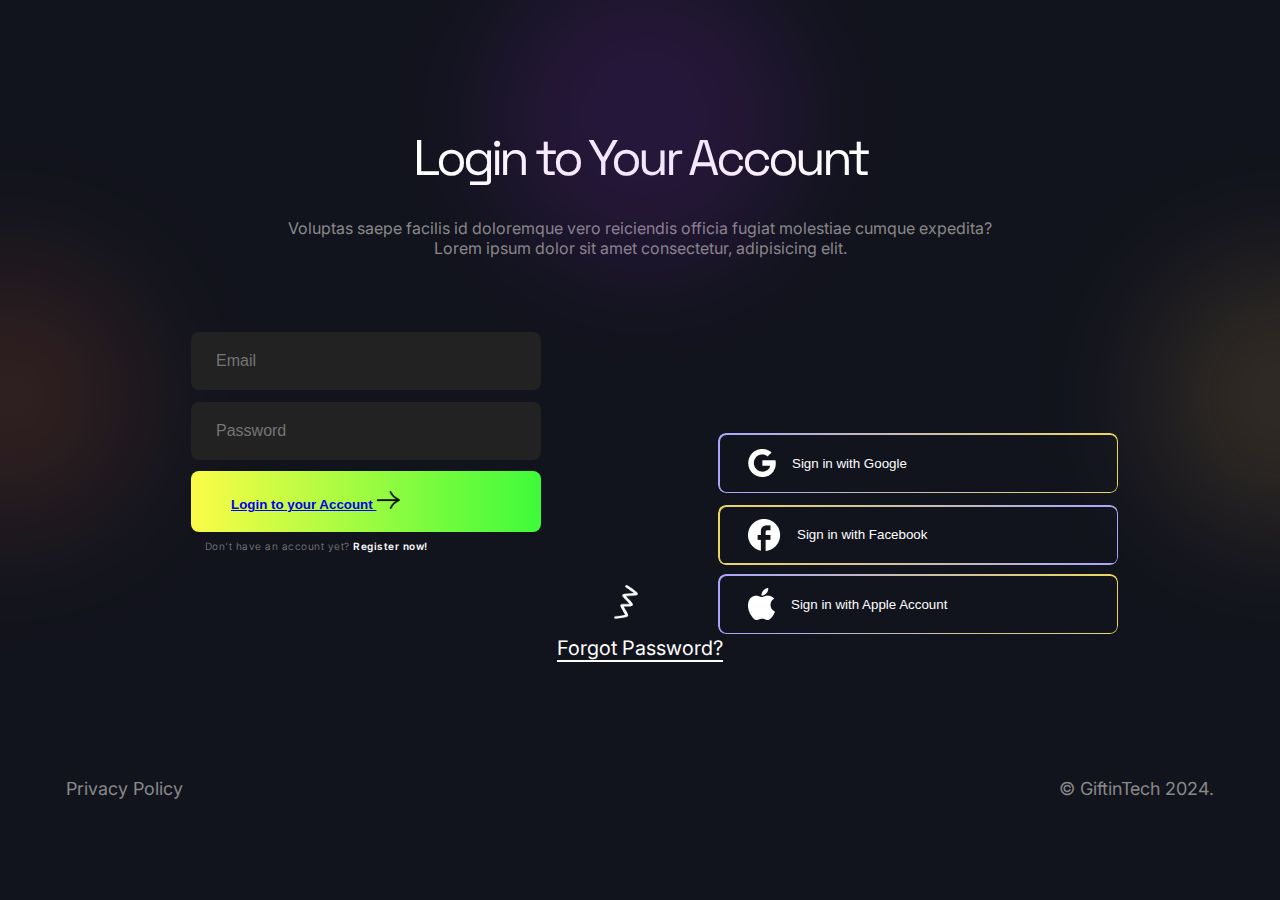
==== index.html @ 3c9eae88 "rename to index" ====
<!DOCTYPE html>
<html lang="en">
<head>
    <meta charset="UTF-8">
    <meta name="viewport" content="width=device-width, initial-scale=1.0">
    <meta name="author" content="GiftinTech">
    <meta name="description" content="Figma's TFS proposed design plan login page.">
    <title>TFS' Login Page</title>
    <link rel="stylesheet" href="style.css">
</head>
<body>
    <header class="login-header">
        <h1>Login to Your Account</h1>
        <p><span class="p-first-sentence">Voluptas saepe facilis id doloremque vero reiciendis officia fugiat molestiae cumque expedita?</span><br> Lorem ipsum dolor sit amet consectetur, adipisicing elit. </p>
    </header>

    <main>
        <div class="ellipse-1"><img src="img/Ellipse1.svg" alt="svg"></div>
        <div class="ellipse-2"><img src="img/Ellipse2.svg" alt=""></div>
        <div class="ellipse-3"><img src="img/Ellipse3.svg" alt="svg"></div>      

        <section class="fields">
            <input 
            type="email" name="email" id="email" 
            placeholder="Email" 
            pattern="[a-zA-Z0-9._%+-]+@[a-zA-Z0-9.-]+\.[a-zA-Z]{2,}$"
            class="fields-input">
            <input 
            type="password" name="password" id="password" 
            placeholder="Password" 
            pattern="(?=.*\d)(?=.*[a-z])(?=.*[A-Z]).{8,}"
            class="fields-input">
            <button 
            type="submit" class="fields-btn"><a href="desktop.html">Login to your Account <img src="img/arrow.png" alt="An arrow symbol" class="arrow"></a></button>
            <span id="reg-acct">
                Don't have an account yet? <a href="#" class="bold">Register now!</a>
            </span>
        </section>
        <span>
            <img src="img/Highlight.png" alt="A symbol like the number 3" class="highlight">
        </span>
    
        <section class="socials">
            <button
            type="button" class="signin-btn signin-google">
                <img src="img/Google-Vector.png" alt="Google logo">
                Sign in with Google
            </button>
            <button type="button" class="signin-btn signin-facebook">
                <img src="img/FB-Vector.png" alt="Facebook logo">
                Sign in with Facebook
            </button>
            <button 
            type="button" class="signin-btn signin-apple">
                <img src="img/Apple-Vector.png" alt="Apple logo">
                Sign in with Apple Account
            </button>
        </section>

        <section>
            <div class="forgot-password"><a href="#">Forgot Password?</a></div>
        </section>
    </main>

    <footer class="links">
        <div class="privacy-policy">Privacy Policy</div>
        <div class="copyright">&copy; GiftinTech 2024.</div>
    </footer>
</body>
</html>
---- style.css ----
@import url('https://fonts.googleapis.com/css2?family=Inter:ital,opsz,wght@0,14..32,100..900;1,14..32,100..900&family=Outfit:wght@100..900&family=Space+Grotesk:wght@300..700&display=swap');

*, *::before, *::after {
    margin: 0;
    padding: 0;
    box-sizing: border-box;
}

:root {
    /* COLOR */
    --BGCOLOR: rgba(18, 20, 29, 1);
    --FC: rgba(255, 255, 255, 1);
    --ALT-FC: rgba(137, 136, 137, 1);
    --SCND-ALT-FC: rgba(224, 224, 224, 1);
    --LOGIN-BTN: #000;
    --FORM-COLOR: #222222;

    /* LINEAR-GRADIENT BORDER COLOR */
    --GOOGLE-APPLE-COLOR: linear-gradient(
        to right, 
        rgba(169, 165, 253, 1),
        rgba(235, 215, 92, 1)
        );
    --FB-COLOR: linear-gradient(
        to left, 
        rgba(169, 165, 253, 1),
        rgba(235, 215, 92, 1)
        );

    /* ELLIPSES COLOR */
    --E-1: #FC743A1A;
     /* CIRCLE */
    --E-2: #A930FE;
    --E-3: #F9BC52;
    --E-4: #3FA0FB; /* V-LINE */
    --E-5: #A930FE;

    /* FONT-FAMILY*/
    --FF: 'Inter', sans-serif;
    --ALT-FF: 'Space Grotesk', sans-serif;
}

html {
    scroll-behavior: smooth;
    overflow-x: hidden;
}

body {
    max-width: 1440px;
    max-height: 984px;
    width: 100vw;
    height: 100vh;
    background-color: var(--BGCOLOR);
    color: var(--FC);
    padding: 1rem;
    position: relative;
    margin: 0 auto;
  /*   border: 1px solid #fff; */
}

.ellipse-1 {
    position: absolute;
    top: 15%;
    left: -10%;
}

.ellipse-2 {
    position: absolute;
    top: 15%;
    left: 70%;
}

.ellipse-3 {
    position: absolute;
    top: -15%;
    left: 30%;
}

.login-header {
    /* border: 2px solid var(--FC); */
    text-align: center;
    margin: 100px 0 50px; 
}

.login-header h1 {
    /* border: 2px solid var(--FC); */
    font: 50px var(--ALT-FF);
    letter-spacing: -4px;
    padding: 10px 0;
    margin-bottom: 10px;
}

.login-header p {
    /* border: 1px solid var(--FC); */
    padding: 0.5rem 0;
    font: 16px var(--FF);
    color: var(--ALT-FC);
}

.fields, .socials {
    font-size: 18px;
    letter-spacing: 0.5px;
    font-weight: 500;
    line-height: 24px;
    position: relative;
}

.fields {
    font-family: var(--FF);
    /* border: 1px solid var(--FC); */
    margin: 50px 0 0 100px;
    padding-top: 1rem;
    display: flex;
    flex-direction: column;
    justify-content: space-between;
    align-items: center;
    width: 500px;
    height: 242px;
    position: relative;
    font-size: 24px;
}

.highlight {
    width: 24px;
    height: 34px;
    position: absolute;
    top: 65%;
    left: 48%;
}

.fields-input {
    background-color: var(--FORM-COLOR);
    color: var(--FC);
    font-weight: 500;
    font-size: 16px;
}

.fields-input, .fields-btn {
    padding: 20px 25px;
    width: 350px;
    text-align: left;
    border-radius: 8px;
    border: none;
}

.fields-btn {
    display: flex;
    justify-content: space-between;
    padding-left: 40px;
    font-weight: bold;
    background: linear-gradient(to left, #3EFB3A, #FBFC47);
    margin-bottom: 10px;
}

.arrow {
    width: 24px; 
    height: 18px;
}

#reg-acct {
    margin-top: -20px;
    margin-left: -100px;
    font-size: 10px;
    font-weight: 300;
    color: var(--ALT-FC);
}

.bold {
    font-weight: 600;
    color: var(--FC);
    text-decoration: none;
}


.signin-btn {
    display: flex;
    align-items: center;
    column-gap: 1rem;
    color: var(--FC);
    padding: 1rem 2rem;
    width: 400px;
    height: 55px;
    margin-top: 5px;
    margin-bottom: 8px;
    background-color: var(--BGCOLOR);
    border-radius: 10px;
}

.socials {
    font-family: var(--FF);
    /* border: 1px solid var(--FC); */
    margin: 60px 0 0 -100px; /* This affects social's top margin, beware! */
    padding: 0.5rem 2rem;
    display: flex;
    flex-direction: column;
    justify-content: space-between;
    align-items: center;
    width: 500px;
    height: 230px;
    position: absolute;
    top: 40%;
    left: 60%;
}

.signin-apple{
    margin-top: 0;
}

.signin-google, .signin-apple {
    position: relative;
    border: none;
    border-radius: 8px; /* Rounded corners */
    z-index: 1; /* Place content on top */
    background: var(--ALT-FF); /* Background color for content */
    padding: 30px; /* Space inside the element */
    width: 400px;
    height: 52px;
}

.signin-google::before, .signin-apple::before {
    content: '';
    position: absolute;
    top: 0;
    left: 0;
    right: 0;
    bottom: 0;
    border-radius: inherit; /* Match the parent element's border radius */
    padding: 1.5px; /* Thickness of the border */
    background: var(--GOOGLE-APPLE-COLOR); /* Gradient for the border */
    z-index: -1; /* Place below the content */
    -webkit-mask: 
      linear-gradient(#fff 0 0) content-box, 
      linear-gradient(#fff 0 0);
    mask: 
      linear-gradient(#fff 0 0) content-box, 
      linear-gradient(#fff 0 0);
    -webkit-mask-composite: xor; /* Safari compatibility */
    mask-composite: exclude; /* For other browsers */
}

.signin-facebook {
    position: relative;
    border: none;
    border-radius: 8px; /* Rounded corners */
    z-index: 1; /* Place content on top */
    background: var(--ALT-FF); /* Background color for content */
    padding: 30px; /* Space inside the element */
    width: 400px;
    height: 52px;
    margin-top: 2px;
}

.signin-facebook::before {
    content: '';
    position: absolute;
    top: 0;
    left: 0;
    right: 0;
    bottom: 0;
    border-radius: inherit; /* Match the parent element's border radius */
    padding: 1.5px; /* Thickness of the border */
    background: var(--FB-COLOR); /* Gradient for the border */
    z-index: -1; /* Place below the content */
    -webkit-mask: 
      linear-gradient(#fff 0 0) content-box, 
      linear-gradient(#fff 0 0);
    mask: 
      linear-gradient(#fff 0 0) content-box, 
      linear-gradient(#fff 0 0);
    -webkit-mask-composite: xor; /* Safari compatibility */
    mask-composite: exclude; /* For other browsers */
}

.forgot-password a{
    font-family: var(--FF);
    margin: 60px 0 100px;
    display: flex;
    justify-content: center;
    align-items: center;
    color: var(--FC);
    text-underline-offset: 5px;
    font-size: 20px;
    font-weight: 400;
    letter-spacing: -8%;
    line-height: 60px;
}

.links {
    display: flex;
    justify-content: space-between;
    padding: 0 50px 40px;
    color: var(--ALT-FC);
    font-size: 18px;
    font-weight: 400;
    font-family: var(--FF);
    letter-spacing: -8%;
    line-height: 21.78px;
}

.desktop-header {
    position: relative;
    padding: 50px 0 20px 50px;
    font: 14px 'Inter', sans-serif;
    font-weight: 500;
    line-height: 16.94px;
    /* border: 2px solid #fff; */
    margin: -15px auto -260px;
}

.desktop-header nav {
    display: flex;
    gap: 12px;
}

.desktop-header img {
    margin-top: -10px;
}

.desktop-header ul{
    display: flex;
    justify-content: flex-start;
    gap: 60px;
    list-style-type: none;
}

.desktop-header a {
    color: var(--FC);
    text-decoration: none;
}

.desktop-header button {
    border-radius: 10px;
    border: 1px solid rgba(103, 103, 103, 1);
    margin-top: -12px;
    font: 14px 'Inter', sans-serif;
    font-weight: 500;
    height: 41px;
}

.desktop-header .signinBtn {
    padding: 10px;
    color: var(--FC);
    background-color: var(--BGCOLOR);
    min-width: 85px;
    margin-left: 300px;
}

.desktop-header button:last-child {
    padding: 10px;
    color: #000;
    min-width: 116px;
    background: linear-gradient(to left, #3EFB3A, #FBFC47);
}

.intro-section {
    display: flex;
    justify-content: space-between;
    gap: 50px;
    padding-left: 120px;
    transform: translateY(300px);
    padding-left: 125px;
    padding-bottom: 50px;
    margin-top: -200px;
    border-bottom: 2px solid rgba(33, 33, 33, 1);
}

.intro-section h1 {
    font: 64px 'Outfit', sans-serif;
    font-weight: 600;
    line-height: 63px;
    width: 60%;
    height: auto;
    margin-top: 100px;
}

.intro-section span {
    display: block;
    position: relative;
    background: linear-gradient(to left, #3EFB3A 50%, #FBFC47);
    background-clip: text;
    -webkit-background-clip: text;
    -webkit-text-fill-color: transparent;
}

.intro-section span::after {
    content: '';
    position: absolute;
    left: 0;
    bottom: -5px; /* Adjust for underline offset */
    width: 87%;
    height: 4px; /* Adjust for underline thickness */
    background: linear-gradient(to left, #3EFB3A, #FBFC47);
}

.intro-section p {
    width: 551px;
    height: 29px;
    font: 24px 'Inter', sans-serif;
    line-height: 29.05px;
    color: var(--SCND-ALT-FC);
    margin: 25px 0;
}

.intro-section button {
    min-width: 178px;
    min-height: 42px;
    border: 1px solid rgba(103, 103, 103, 1);
    border-radius: 13px;
    background: linear-gradient(to left, #3EFB3A, #FBFC47);
    font: 16px 'Inter', sans-serif;
    font-weight: 500;
    line-height: 21.78px;
    color: rgba(47, 47, 47, 1);
}

.call-btn {
    margin-left: 10px;
}

.intro-section p:last-child {
    display: flex;
    justify-content: flex-start;
    gap: 5px;
    width: 50%;
    height: 17px;
    font: 14px 'Inter', sans-serif;
    line-height: 16.94px;
    color: var(--SCND-ALT-FC);
}

.video-circle-img {
    width: 22px;
    height: 22px;
    margin-top: -4px;
}

.ai-img {
    width: 833px;
    height: 470px;
    border: none;
    border-radius: 50px;
    box-shadow: 0 0 10px 5px rgba(255, 255, 255, 0.1);
}

.customers-section {
    width: 993px;
    height: 215px;
    margin: 370px auto 0;
}

.customers-section h2 {
    font: 20px 'Outfit', sans-serif;
    font-weight: 600;
    line-height: 25.2px;
    letter-spacing: 1px;
    text-align: center;
    margin: 0 auto;
    color: var(--SCND-ALT-FC);
    padding-bottom: 80px;
}

.logos {
    width: 922px;
    height: 127px;
}

.results-subscription-section, .scnd-results-subscription-section {
    margin: 100px auto 0;
    display: flex;
    justify-content: center;
    gap: 100px;
    position: relative;
}

.ellipse-2-3 {
    width: 700px;
    height: 700px;
    position: absolute;
    top: 70%;
    left: 18%;
}

.results-subscription-section img:first-child {
    width: 438px;
    height: 409px;
    box-shadow: 0 6.25px 93.81px 0 rgba(0, 0, 0, 0.08);
}

.sub-logo {
    width: 447px;
    height: 285px;
    margin-top: 53px;
}

.scnd-results-subscription-section img:last-child {
    width: 474px;
    height: 385.02px;
    position: relative;
}

.ellipse-3-4 {
    position: absolute;
    bottom: -700px;
    right: -5%;
}

.brand-services-section {
    margin: 100px auto 0;
    width: 1096px;
    height: 586px;
}

.brand-services-section h2 {
    font: 40px 'Outfit', sans-serif;
    font-weight: 600;
    line-height: 50.4px;
    text-align: center;
    margin: 0 auto 71px;
}

.brand-services-section img:last-child {
    margin-left: 67px;
}

.customers-reviews {
    margin: 100px -15px 0;
    padding-right: 100px;
    background-color: rgba(37, 40, 53, 1);
    min-width: 1440px;
    min-height: 586px;
}

.customers-reviews h2 {
    padding: 40px 0 30px;
    text-align: center;
    margin: 0 auto;
    font: 40px 'Outfit', sans-serif;
    font-weight: 600;
    line-height: 50.4px;
    letter-spacing: 2px;
    color: var(--SCND-ALT-FC);
}

.customers-reviews p {
    font: 14px 'Inter', sans-serif;
    font-weight: 500;
    line-height: 16.94px;
    text-align: center;
    color: rgba(183, 183, 183, 1);
    margin-bottom: 40px;
}

.img-container {
   /*  display: flex;
    flex-flow: row wrap;
    justify-content: center;
    gap: 30px; */
    display: grid;
    grid-template-columns: repeat(3, 315px);
    justify-self: center;
    gap: 30px;
}

.subscription-plans h2 {
    padding: 50px 0 0;
    font: 40px 'Outfit', sans-serif;
    font-weight: 600;
    text-align: center;
    line-height: 50.4px;
    color: var(--SCND-ALT-FC);
}

.subscription-plans .h2-p {
    font: 14px 'Inter', sans-serif;
    font-weight: 500;
    line-height: 16.94px;
    color: rgba(183, 183, 183, 1);
    text-align: center;
    padding: 30px 0 50px;
}

.packages-container {
    display: flex;
    justify-content: center;
    align-items: center;
    gap: 33px;
}

.plan {
    border: none;
    border-radius: 30px;
    background-color: rgba(37, 40, 53, 1);
    padding: 20px;
    width: 276px;
    height: 475px;
    box-shadow: 0 0 10px 5px rgba(255, 255, 255, 0.1);
}

.plan h3 {
    font: 16px 'Inter', sans-serif;
    font-weight: 500;
    line-height: 19.36px;
    padding-bottom: 2px;
    color: rgba(221, 221, 221, 1);
}

.plan-price {
    font: 40px 'Outfit', sans-serif;
    font-weight: 600;
    line-height: 50.4px;
    color: rgba(224, 224, 224, 1);
}

.dollar-price {
    font: 15px 'Outfit', sans-serif;
    font-weight: 500;
    line-height: 18.9px;
    color: rgba(224, 224, 224, 1);
}

.plan p {
    padding: 16px 0 0;
    font: 14px 'Inter', sans-serif;
    font-weight: 500;
    line-height: 16.94px;
    color: rgba(183, 183, 183, 1);
}

.p-2 {
    margin-bottom: 20px;
}

.plan h4 {
    font: 14px 'Inter', sans-serif;
    font-weight: 600;
    line-height: 16.94px;
    color: rgba(239, 239, 239, 1);
}

.premium-plan-btn, .basic-plan-btn{
    margin: 60px 0 10px;
    width: 100%;
    height: 50px;
    padding: 10px 0; /* Space inside the element */
    border: none;
    border-radius: 15px;  /* Rounded corners */
    position: relative;
    z-index: 1; /* Place content on top */
    background-color: rgba(37, 40, 53, 1); /* Background color for content */
    color: var(--SCND-ALT-FC);
    font: 14px 'Inter', sans-serif;
    font-weight: 500;
    box-shadow: 0 0 4px 2px rgba(255, 255, 255, 0.1);
}

.premium-plan-btn::before {
    content: '';
    position: absolute;
    top: 0;
    left: 0;
    right: 0;
    bottom: 0;
    border-radius: inherit; /* Match the parent element's border radius */
    padding: 1.5px; /* Thickness of the border */
    background: var(--GOOGLE-APPLE-COLOR); /* Gradient for the border */
    z-index: -1; /* Place below the content */
    -webkit-mask: 
      linear-gradient(#fff 0 0) content-box, 
      linear-gradient(#fff 0 0);
    mask: 
      linear-gradient(#fff 0 0) content-box, 
      linear-gradient(#fff 0 0);
    -webkit-mask-composite: xor; /* Safari compatibility */
    mask-composite: exclude; /* For other browsers */
}

.basic-plan-btn {
    background: linear-gradient(to right, rgba(251, 252, 71, 1), rgba(62, 251, 58, 1));
    color: rgba(41, 41, 41, 1);
    font: 14px 'Inter', sans-serif;
    font-weight: 500;
}

.free-trial {
    width: 1022px;
    height: 134px;
    margin: 90px auto 0;
    border: none;
    border-radius: 13px;
    background: linear-gradient(to right, rgba(251, 252, 71, 1), rgba(62, 251, 58, 1));
    display: flex;
    justify-content: space-around;
    align-items: center;
}

.free-trial h3 {
    font: 30px 'Outfit', sans-serif;
    font-weight: 600;
    line-height: 37.8px;
    color: rgba(41, 41, 41, 1);
}

.free-trial p {
    border: 1px solid rgba(103, 103, 103, 1);
    width: 176px;
    height: 47px;
    background-color: rgba(245, 245, 245, 1);
    text-align: center;
    padding-top: 15px;
    color: rgba(71, 71, 71, 1);
    font: 14px 'Inter', sans-serif;
    font-weight: 500;
    line-height: 16.94px;
}

.brand-links nav{
    display: flex;
    justify-content: space-around;
    align-items: center;
    gap: 200px;
    margin: 30px auto 0;
    width: 1090px;
    height: 200px;
    padding: 70px 0 50px;
}

.brand-links li {
    padding-bottom: 15px;
    list-style-type: none;
}

.brand-links li:first-child {
    color: rgba(220, 220, 220, 1);
    font: 14.9px 'Inter', sans-serif;
    font-weight: 700;
    line-height: 18.04px;
}

.brand-links a {
    text-decoration: none;
    color: rgba(190, 190, 190, 1);
    font: 13.84px 'Inter', sans-serif;
    font-weight: 500;
    line-height: 16.75px;
}
/* .intro-section span {
    display: block;
    text-decoration: underline;
    text-decoration-style: solid;
    text-decoration-color: linear-gradient(to left, #3EFB3A, #FBFC47);
    text-decoration-skip-ink: none;
    text-underline-offset: 5px;
    text-decoration-thickness: 4px;
    background: linear-gradient(to left, #3EFB3A, #FBFC47);
    background-clip: text;
    -webkit-background-clip: text;
    -webkit-text-fill-color: transparent;
} */
/* .ellipse-1 {
    width: 150px;
    height: 150px;
    margin-top: 100px;
    margin-left: -80px;
    border: none;
    border-radius: 50%;
    background-color: var(--E-1);
    box-shadow: 0 0 50px 60px rgba(252, 116, 58, 0.1);
} */

/* small screens */
@media (min-width: 320px) {
    /* body {
        height: 100vh;
    }

    .login-header {
        text-align: center;
        margin-top: 70px; 
        margin-bottom: 100px; 
    }
    
    .login-header h1 {
        font: 58px var(--ALT-FF);
    }
    
    .login-header .p-first-sentence {
        display: none;
    }

    .fields {
        margin: -80px 5px 0 -50px;
    }

    .socials {
        margin: 360px 5px 0 -290px;
        padding-top: 50px;
    }

    .fields-input, .fields-btn {
        font-size: 18px;
        margin-bottom: 15px;
        padding: 25px 30px;
        width: 400px;
        height: 100px;
        border-radius: 10px;
    }

    #reg-acct {
        margin-top: -10px;
        margin-left: -70px;
        font-size: 12px;
    } */
}

/* Medium screens */
@media (min-width: 768px) {

}

/* Large screens */
@media (min-width: 992px) {

}

/* XL */
@media (min-width: 1200px) {

}

/* 2XL */
@media (min-width: 1400px) {

}
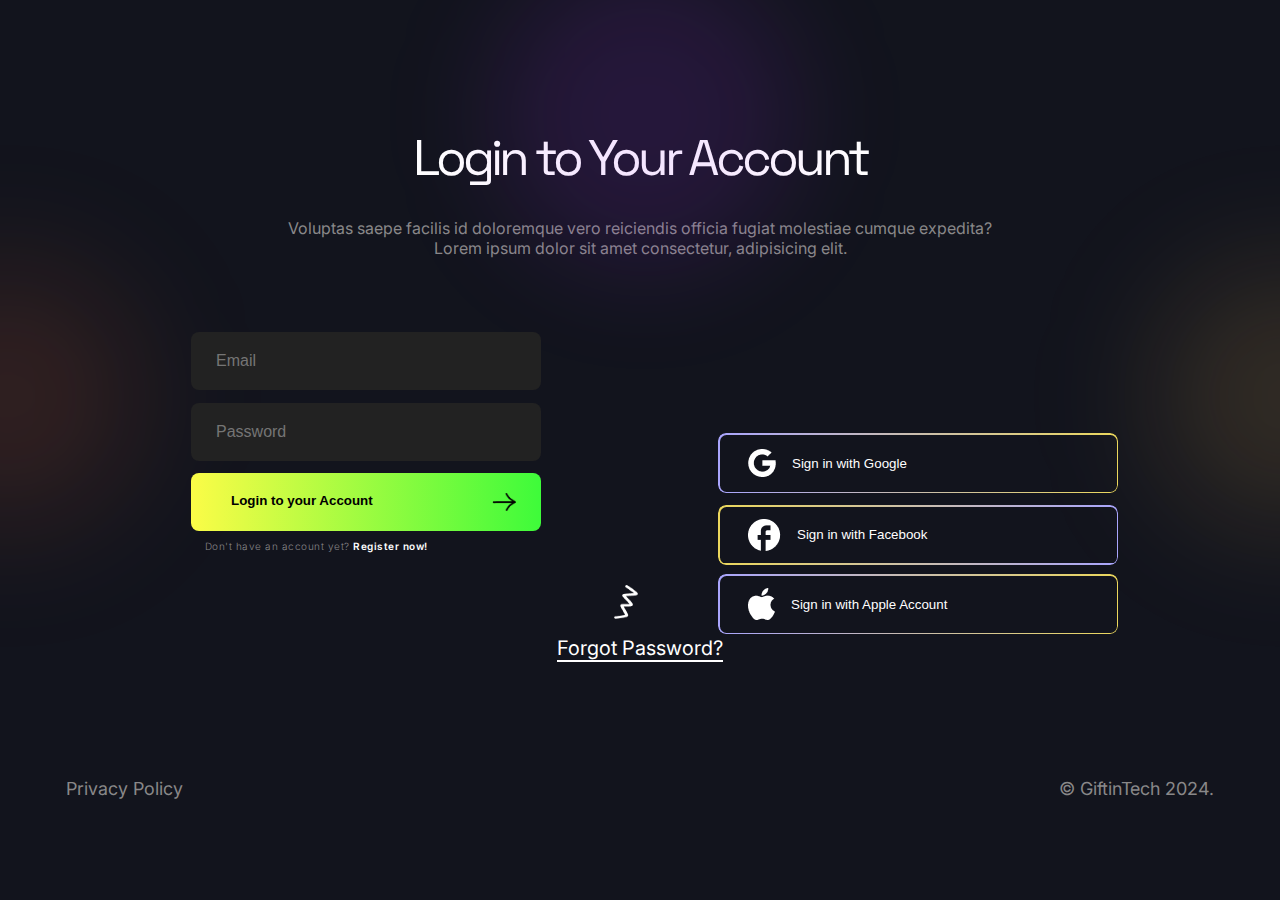
==== commit 184ad719: "changes to header stylings" ====
--- a/index.html
+++ b/index.html
@@ -31,7 +31,7 @@
             pattern="(?=.*\d)(?=.*[a-z])(?=.*[A-Z]).{8,}"
             class="fields-input">
             <button 
-            type="submit" class="fields-btn"><a href="desktop.html">Login to your Account <img src="img/arrow.png" alt="An arrow symbol" class="arrow"></a></button>
+            type="submit" class="fields-btn"><a href="desktop.html">Login to your Account </a><img src="img/arrow.png" alt="An arrow symbol" class="arrow"></button>
             <span id="reg-acct">
                 Don't have an account yet? <a href="#" class="bold">Register now!</a>
             </span>
--- a/style.css
+++ b/style.css
@@ -150,6 +150,11 @@
     font-weight: bold;
     background: linear-gradient(to left, #3EFB3A, #FBFC47);
     margin-bottom: 10px;
+}
+
+.fields-btn a {
+    text-decoration: none;
+    color: #000;
 }
 
 .arrow {
@@ -323,7 +328,7 @@
     list-style-type: none;
 }
 
-.desktop-header a {
+.desktop-header ul a {
     color: var(--FC);
     text-decoration: none;
 }
@@ -347,9 +352,13 @@
 
 .desktop-header button:last-child {
     padding: 10px;
-    color: #000;
     min-width: 116px;
     background: linear-gradient(to left, #3EFB3A, #FBFC47);
+}
+
+.desktop-header button:last-child a {
+    text-decoration: none;
+    color: #000;
 }
 
 .intro-section {
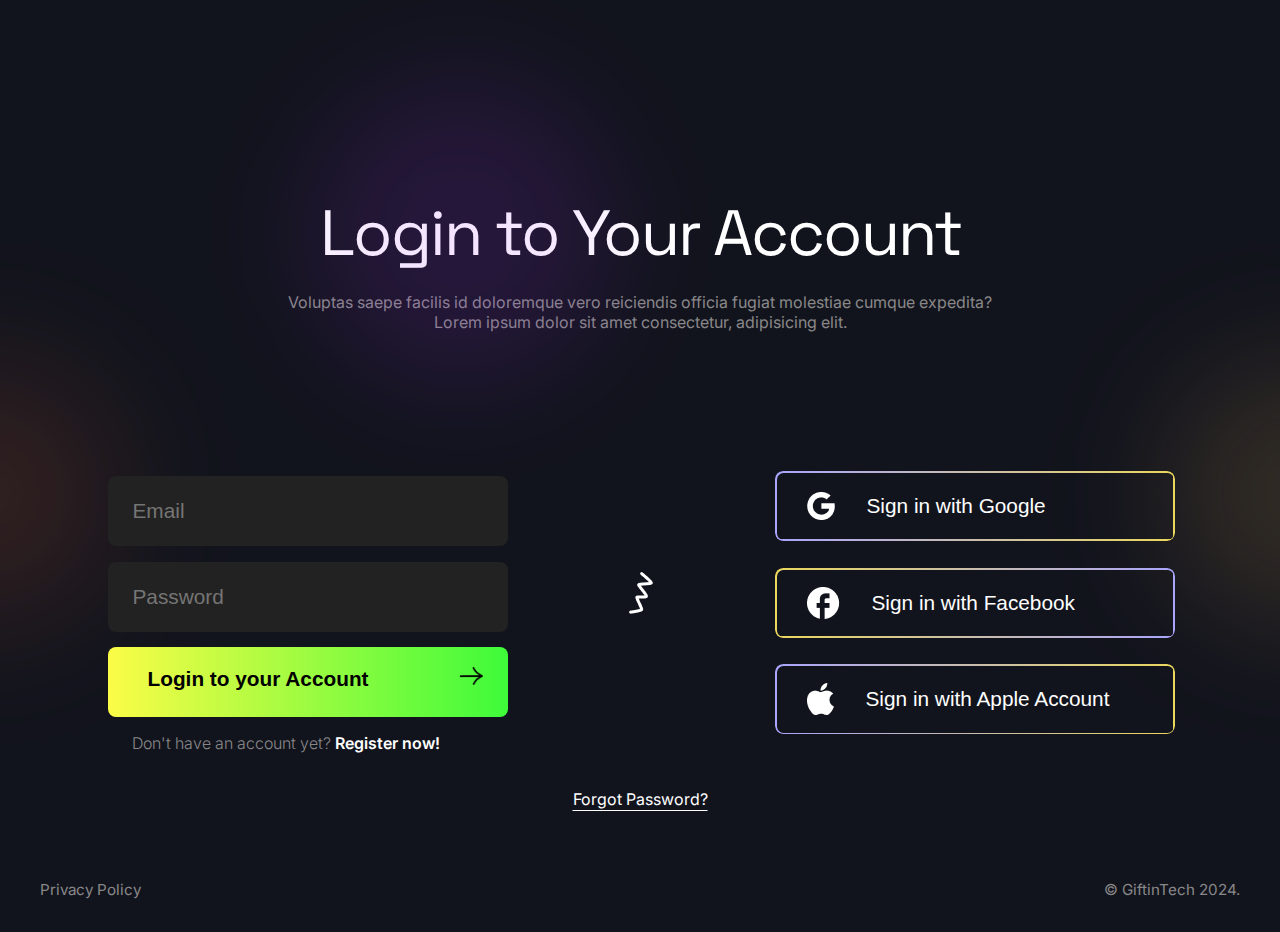
==== commit 927b57da: "Media queries, js, css" ====
--- a/index.html
+++ b/index.html
@@ -15,48 +15,53 @@
     </header>
 
     <main>
-        <div class="ellipse-1"><img src="img/Ellipse1.svg" alt="svg"></div>
-        <div class="ellipse-2"><img src="img/Ellipse2.svg" alt=""></div>
-        <div class="ellipse-3"><img src="img/Ellipse3.svg" alt="svg"></div>      
+        <div class="ellipse-container">
+            <div class="ellipse-1"><img src="img/Ellipse1.svg" alt="svg"></div>
+            <div class="ellipse-2"><img src="img/Ellipse2.svg" alt=""></div>
+            <div class="ellipse-3"><img src="img/Ellipse3.svg" alt="svg"></div>  
+        </div>    
 
-        <section class="fields">
-            <input 
-            type="email" name="email" id="email" 
-            placeholder="Email" 
-            pattern="[a-zA-Z0-9._%+-]+@[a-zA-Z0-9.-]+\.[a-zA-Z]{2,}$"
-            class="fields-input">
-            <input 
-            type="password" name="password" id="password" 
-            placeholder="Password" 
-            pattern="(?=.*\d)(?=.*[a-z])(?=.*[A-Z]).{8,}"
-            class="fields-input">
-            <button 
-            type="submit" class="fields-btn"><a href="desktop.html">Login to your Account </a><img src="img/arrow.png" alt="An arrow symbol" class="arrow"></button>
-            <span id="reg-acct">
-                Don't have an account yet? <a href="#" class="bold">Register now!</a>
-            </span>
-        </section>
-        <span>
-            <img src="img/Highlight.png" alt="A symbol like the number 3" class="highlight">
-        </span>
-    
-        <section class="socials">
-            <button
-            type="button" class="signin-btn signin-google">
-                <img src="img/Google-Vector.png" alt="Google logo">
-                Sign in with Google
-            </button>
-            <button type="button" class="signin-btn signin-facebook">
-                <img src="img/FB-Vector.png" alt="Facebook logo">
-                Sign in with Facebook
-            </button>
-            <button 
-            type="button" class="signin-btn signin-apple">
-                <img src="img/Apple-Vector.png" alt="Apple logo">
-                Sign in with Apple Account
-            </button>
-        </section>
+        <div class="fields-and-socials-flex">
+            <section class="fields">
+                <input 
+                type="email" name="email" id="email" 
+                placeholder="Email" 
+                pattern="[a-zA-Z0-9._%+-]+@[a-zA-Z0-9.-]+\.[a-zA-Z]{2,}$"
+                class="fields-input">
+                <input 
+                type="password" name="password" id="password" 
+                placeholder="Password" 
+                pattern="(?=.*\d)(?=.*[a-z])(?=.*[A-Z]).{8,}"
+                class="fields-input">
+                <button 
+                type="submit" class="fields-btn"><a href="desktop.html">Login to your Account </a><img src="img/arrow.png" alt="An arrow symbol" class="arrow"></button>
+                <span id="reg-acct">
+                    Don't have an account yet? <a href="#" class="bold">Register now!</a>
+                </span>
+            </section>
 
+            <section>
+                    <img src="img/Highlight.png" alt="A symbol like the number 3" class="highlight">
+            </section>
+        
+            <section class="socials">
+                <button
+                type="button" class="signin-btn signin-google">
+                    <img src="img/Google-Vector.png" alt="Google logo">
+                    Sign in with Google
+                </button>
+                <button type="button" class="signin-btn signin-facebook">
+                    <img src="img/FB-Vector.png" alt="Facebook logo">
+                    Sign in with Facebook
+                </button>
+                <button 
+                type="button" class="signin-btn signin-apple">
+                    <img src="img/Apple-Vector.png" alt="Apple logo">
+                    Sign in with Apple Account
+                </button>
+            </section>    
+        </div>
+        
         <section>
             <div class="forgot-password"><a href="#">Forgot Password?</a></div>
         </section>
@@ -66,5 +71,7 @@
         <div class="privacy-policy">Privacy Policy</div>
         <div class="copyright">&copy; GiftinTech 2024.</div>
     </footer>
+
+    <script src="main.js"></script>
 </body>
 </html>--- a/style.css
+++ b/style.css
@@ -1,4 +1,6 @@
-@import url('https://fonts.googleapis.com/css2?family=Inter:ital,opsz,wght@0,14..32,100..900;1,14..32,100..900&family=Outfit:wght@100..900&family=Space+Grotesk:wght@300..700&display=swap');
+@import url('https://fonts.googleapis.com/css2?family=Inter:wght@100..900&display=swap');
+@import url('https://fonts.googleapis.com/css2?family=Outfit:wght@100..900&display=swap');
+@import url('https://fonts.googleapis.com/css2?family=Space+Grotesk:wght@300..700&display=swap');
 
 *, *::before, *::after {
     margin: 0;
@@ -40,52 +42,46 @@
     --ALT-FF: 'Space Grotesk', sans-serif;
 }
 
+img {
+    display: block;
+    max-width: 100%;
+    height: auto;
+}
+
+button {
+    display: block;
+}
+
 html {
     scroll-behavior: smooth;
     overflow-x: hidden;
 }
 
 body {
-    max-width: 1440px;
-    max-height: 984px;
+    padding: 2rem 1rem;
     width: 100vw;
     height: 100vh;
     background-color: var(--BGCOLOR);
     color: var(--FC);
-    padding: 1rem;
     position: relative;
-    margin: 0 auto;
-  /*   border: 1px solid #fff; */
-}
-
-.ellipse-1 {
-    position: absolute;
-    top: 15%;
-    left: -10%;
-}
-
-.ellipse-2 {
-    position: absolute;
-    top: 15%;
-    left: 70%;
-}
-
-.ellipse-3 {
-    position: absolute;
-    top: -15%;
-    left: 30%;
+}
+
+.ellipse-1, .ellipse-2, .ellipse-3 {
+    display: none;
 }
 
 .login-header {
-    /* border: 2px solid var(--FC); */
+    display: flex;
+    flex-flow: column wrap;
+    justify-content: center;
+    align-items: center;
+    margin: 2rem 0 1rem; 
     text-align: center;
-    margin: 100px 0 50px; 
 }
 
 .login-header h1 {
-    /* border: 2px solid var(--FC); */
-    font: 50px var(--ALT-FF);
-    letter-spacing: -4px;
+    font: 2.5rem var(--ALT-FF);
+    letter-spacing: -2px;
     padding: 10px 0;
     margin-bottom: 10px;
 }
@@ -93,54 +89,52 @@
 .login-header p {
     /* border: 1px solid var(--FC); */
     padding: 0.5rem 0;
-    font: 16px var(--FF);
+    font: 0.8rem var(--FF);
     color: var(--ALT-FC);
 }
 
-.fields, .socials {
-    font-size: 18px;
-    letter-spacing: 0.5px;
-    font-weight: 500;
-    line-height: 24px;
-    position: relative;
+/* .ellipse-1 {
+    position: absolute;
+    inset: 0;
+    width: 300px;
+    height: 50%;
+} */
+
+.fields-and-socials-flex {
+    display: flex;
+    flex-flow: column wrap;
+    justify-content: space-evenly;
+    align-content: center;
+    gap: 3rem;
+    margin: 1.5rem 0 10px;
+    margin-left: 2px;
 }
 
 .fields {
     font-family: var(--FF);
     /* border: 1px solid var(--FC); */
-    margin: 50px 0 0 100px;
     padding-top: 1rem;
     display: flex;
     flex-direction: column;
-    justify-content: space-between;
-    align-items: center;
-    width: 500px;
-    height: 242px;
+    justify-content: space-evenly;
+    align-items: flex-start;
+    gap: 0.98rem;
     position: relative;
-    font-size: 24px;
-}
-
-.highlight {
-    width: 24px;
-    height: 34px;
-    position: absolute;
-    top: 65%;
-    left: 48%;
+}
+
+.fields-input, .fields-btn {
+    padding: 20px 25px;
+    width: 300px;
+    height: 55px;
+    text-align: left;
+    border-radius: 8px;
+    border: none;
 }
 
 .fields-input {
     background-color: var(--FORM-COLOR);
     color: var(--FC);
     font-weight: 500;
-    font-size: 16px;
-}
-
-.fields-input, .fields-btn {
-    padding: 20px 25px;
-    width: 350px;
-    text-align: left;
-    border-radius: 8px;
-    border: none;
 }
 
 .fields-btn {
@@ -149,7 +143,6 @@
     padding-left: 40px;
     font-weight: bold;
     background: linear-gradient(to left, #3EFB3A, #FBFC47);
-    margin-bottom: 10px;
 }
 
 .fields-btn a {
@@ -163,8 +156,7 @@
 }
 
 #reg-acct {
-    margin-top: -20px;
-    margin-left: -100px;
+    padding-left: 1.5rem;
     font-size: 10px;
     font-weight: 300;
     color: var(--ALT-FC);
@@ -176,16 +168,16 @@
     text-decoration: none;
 }
 
+.highlight {
+    margin: 0 auto;
+}
 
 .signin-btn {
     display: flex;
     align-items: center;
-    column-gap: 1rem;
+    gap: 2rem;
     color: var(--FC);
     padding: 1rem 2rem;
-    width: 400px;
-    height: 55px;
-    margin-top: 5px;
     margin-bottom: 8px;
     background-color: var(--BGCOLOR);
     border-radius: 10px;
@@ -193,22 +185,11 @@
 
 .socials {
     font-family: var(--FF);
-    /* border: 1px solid var(--FC); */
-    margin: 60px 0 0 -100px; /* This affects social's top margin, beware! */
-    padding: 0.5rem 2rem;
     display: flex;
     flex-direction: column;
-    justify-content: space-between;
-    align-items: center;
-    width: 500px;
-    height: 230px;
-    position: absolute;
-    top: 40%;
-    left: 60%;
-}
-
-.signin-apple{
-    margin-top: 0;
+    justify-content: space-evenly;
+    align-items: flex-start;
+    gap: 0.50rem;
 }
 
 .signin-google, .signin-apple {
@@ -217,18 +198,15 @@
     border-radius: 8px; /* Rounded corners */
     z-index: 1; /* Place content on top */
     background: var(--ALT-FF); /* Background color for content */
-    padding: 30px; /* Space inside the element */
-    width: 400px;
-    height: 52px;
+    width: 300px;
+    height: 55px;
+    padding: 1rem; /* Space inside the element */
 }
 
 .signin-google::before, .signin-apple::before {
     content: '';
     position: absolute;
-    top: 0;
-    left: 0;
-    right: 0;
-    bottom: 0;
+    inset: 0;
     border-radius: inherit; /* Match the parent element's border radius */
     padding: 1.5px; /* Thickness of the border */
     background: var(--GOOGLE-APPLE-COLOR); /* Gradient for the border */
@@ -249,19 +227,15 @@
     border-radius: 8px; /* Rounded corners */
     z-index: 1; /* Place content on top */
     background: var(--ALT-FF); /* Background color for content */
-    padding: 30px; /* Space inside the element */
-    width: 400px;
-    height: 52px;
-    margin-top: 2px;
+    width: 300px;
+    height: 55px;
+    padding: 1rem; /* Space inside the element */
 }
 
 .signin-facebook::before {
     content: '';
     position: absolute;
-    top: 0;
-    left: 0;
-    right: 0;
-    bottom: 0;
+    inset: 0;
     border-radius: inherit; /* Match the parent element's border radius */
     padding: 1.5px; /* Thickness of the border */
     background: var(--FB-COLOR); /* Gradient for the border */
@@ -278,13 +252,13 @@
 
 .forgot-password a{
     font-family: var(--FF);
-    margin: 60px 0 100px;
+    margin: 0 0 100px;
     display: flex;
     justify-content: center;
     align-items: center;
     color: var(--FC);
     text-underline-offset: 5px;
-    font-size: 20px;
+    font-size: 0.75rem;
     font-weight: 400;
     letter-spacing: -8%;
     line-height: 60px;
@@ -293,93 +267,140 @@
 .links {
     display: flex;
     justify-content: space-between;
-    padding: 0 50px 40px;
     color: var(--ALT-FC);
-    font-size: 18px;
+    font-size: 0.5rem;
     font-weight: 400;
     font-family: var(--FF);
     letter-spacing: -8%;
     line-height: 21.78px;
-}
-
+    padding-bottom: 20px;
+}
+
+/* Desktop Section */
 .desktop-header {
-    position: relative;
-    padding: 50px 0 20px 50px;
-    font: 14px 'Inter', sans-serif;
-    font-weight: 500;
-    line-height: 16.94px;
-    /* border: 2px solid #fff; */
-    margin: -15px auto -260px;
-}
-
-.desktop-header nav {
-    display: flex;
-    gap: 12px;
-}
-
-.desktop-header img {
-    margin-top: -10px;
-}
-
-.desktop-header ul{
+    background-color: #000;
+    position: fixed;
+    top: 0;
+    left: 0;
+    z-index: 1;
+    width: 100%;
     display: flex;
     justify-content: flex-start;
-    gap: 60px;
-    list-style-type: none;
-}
-
-.desktop-header ul a {
-    color: var(--FC);
+    gap: 7rem;
+    padding: 10px 1rem 0;
+}
+
+.hideOnMobile {
+    display: none !important;
+}
+
+.desktop-header li {
+    list-style: none;
+    padding-right: 30px;
+    letter-spacing: 2px;
+}
+
+.brand-img {
+    width: 150px;
+}
+
+.desktop-header a {
     text-decoration: none;
-}
-
-.desktop-header button {
-    border-radius: 10px;
-    border: 1px solid rgba(103, 103, 103, 1);
-    margin-top: -12px;
-    font: 14px 'Inter', sans-serif;
-    font-weight: 500;
-    height: 41px;
-}
-
-.desktop-header .signinBtn {
-    padding: 10px;
-    color: var(--FC);
-    background-color: var(--BGCOLOR);
-    min-width: 85px;
-    margin-left: 300px;
-}
-
-.desktop-header button:last-child {
-    padding: 10px;
-    min-width: 116px;
-    background: linear-gradient(to left, #3EFB3A, #FBFC47);
-}
-
-.desktop-header button:last-child a {
-    text-decoration: none;
-    color: #000;
+    height: 100%;
+    display: flex;
+    align-items: center;
+}
+
+.menu-btn, .hide-sidebar {
+    padding-bottom: 5px;
+    transform: translateX(45px);
+}
+
+.hide-sidebar {
+    position: fixed;
+    top: 0;
+    right: 2rem;
+    padding-top: 8px;
+}
+
+.menu-btn.visible, .hide-sidebar.visible {
+    display: block;
+}
+
+.menu-btn.hidden, .hide-sidebar.hidden {
+    display: none;
+}
+
+.sidebar {
+    margin-top: 36px;
+    position: fixed;
+    top: 0;
+    right: 0;
+    padding: 15px 0;
+    height: 100%;
+    width: 60%;
+    z-index: 999;
+    background-color: #fff;
+    display: flex;
+    flex-direction: column;
+    align-items: flex-start;
+    display: none;
+    transition: transform 0.3s ease-in-out;
+}
+
+.sidebar.visible {
+    display: flex;
+}
+
+.hidden {
+    display: none;
+}  
+
+.sidebar a {
+    text-transform: uppercase;
+    font-size: 0.6rem;
+    padding: 15px;
+    font-weight: bold;
+}
+
+.sidebar a:is(:hover, :focus) {
+    color: rgb(119, 117, 117);
+    transform: scale(1.3); /* Add slight zoom effect */
+    transition: transform 0.3s ease, fill 0.2s ease;
+}
+
+@keyframes transform {
+    0% {
+        transform: translateY(0);
+    }
+    50% {
+        transform: translateY(-10px);;
+    }
+    100% {
+        transform: translateY(0);
+    }
+}
+
+main {
+    margin-top: 2rem;
 }
 
 .intro-section {
     display: flex;
+    flex-flow: column wrap;
     justify-content: space-between;
-    gap: 50px;
-    padding-left: 120px;
+    gap: 10px;
     transform: translateY(300px);
-    padding-left: 125px;
-    padding-bottom: 50px;
-    margin-top: -200px;
+    margin-top: -280px;
     border-bottom: 2px solid rgba(33, 33, 33, 1);
 }
 
 .intro-section h1 {
-    font: 64px 'Outfit', sans-serif;
+    font: 3.5rem 'Outfit', sans-serif;
     font-weight: 600;
     line-height: 63px;
-    width: 60%;
+    width: 55%;
     height: auto;
-    margin-top: 100px;
 }
 
 .intro-section span {
@@ -403,16 +424,16 @@
 
 .intro-section p {
     width: 551px;
-    height: 29px;
-    font: 24px 'Inter', sans-serif;
-    line-height: 29.05px;
+    font: 1rem 'Inter', sans-serif;
     color: var(--SCND-ALT-FC);
     margin: 25px 0;
 }
 
 .intro-section button {
-    min-width: 178px;
-    min-height: 42px;
+    display: inline;
+    margin-right: 0.25rem;
+    width: 158px;
+    height: 42px;
     border: 1px solid rgba(103, 103, 103, 1);
     border-radius: 13px;
     background: linear-gradient(to left, #3EFB3A, #FBFC47);
@@ -422,17 +443,13 @@
     color: rgba(47, 47, 47, 1);
 }
 
-.call-btn {
-    margin-left: 10px;
-}
-
 .intro-section p:last-child {
     display: flex;
     justify-content: flex-start;
     gap: 5px;
     width: 50%;
     height: 17px;
-    font: 14px 'Inter', sans-serif;
+    font: 0.75rem 'Inter', sans-serif;
     line-height: 16.94px;
     color: var(--SCND-ALT-FC);
 }
@@ -444,21 +461,21 @@
 }
 
 .ai-img {
-    width: 833px;
-    height: 470px;
+    width: 333px;
+    height: 310px;
     border: none;
-    border-radius: 50px;
+    border-radius: 10px;
     box-shadow: 0 0 10px 5px rgba(255, 255, 255, 0.1);
 }
 
 .customers-section {
-    width: 993px;
-    height: 215px;
     margin: 370px auto 0;
+    display: flex;
+    flex-flow: column wrap;
 }
 
 .customers-section h2 {
-    font: 20px 'Outfit', sans-serif;
+    font: 1rem 'Outfit', sans-serif;
     font-weight: 600;
     line-height: 25.2px;
     letter-spacing: 1px;
@@ -473,9 +490,11 @@
     height: 127px;
 }
 
+/* I stopped here */
 .results-subscription-section, .scnd-results-subscription-section {
     margin: 100px auto 0;
     display: flex;
+    flex-flow: column wrap;
     justify-content: center;
     gap: 100px;
     position: relative;
@@ -752,91 +771,404 @@
     font-weight: 500;
     line-height: 16.75px;
 }
-/* .intro-section span {
-    display: block;
-    text-decoration: underline;
-    text-decoration-style: solid;
-    text-decoration-color: linear-gradient(to left, #3EFB3A, #FBFC47);
-    text-decoration-skip-ink: none;
-    text-underline-offset: 5px;
-    text-decoration-thickness: 4px;
-    background: linear-gradient(to left, #3EFB3A, #FBFC47);
-    background-clip: text;
-    -webkit-background-clip: text;
-    -webkit-text-fill-color: transparent;
-} */
-/* .ellipse-1 {
-    width: 150px;
-    height: 150px;
-    margin-top: 100px;
-    margin-left: -80px;
-    border: none;
-    border-radius: 50%;
-    background-color: var(--E-1);
-    box-shadow: 0 0 50px 60px rgba(252, 116, 58, 0.1);
-} */
-
-/* small screens */
-@media (min-width: 320px) {
-    /* body {
-        height: 100vh;
+
+/* Mobile M */
+@media (min-width: 375px) {
+    body {
+        position: relative;
+    }
+
+    .ellipse-1, .ellipse-2, .ellipse-3 {
+        display: block;
+    }
+
+    .ellipse-1 {
+        position: absolute;
+        top: 350px;
+        left: -100px;
+    }
+
+    .ellipse-2 {
+        position: absolute;
+        top: 150px;
+        right: -100px;
+    }
+
+    .ellipse-3 {
+        position: absolute;
+        top: -30px;
+        left: 50px;
+    }
+
+    .login-header h1 {
+        padding: 0 3rem;
+    }
+    
+    .fields-input, .fields-btn {
+        width: 350px;
+        height: 60px;
+    }
+
+    .signin-google, .signin-apple, .signin-facebook {
+        width: 350px;
+        height: 60px;
+    }
+}
+
+/* Mobile L */
+@media (min-width: 425px) {
+    .login-header h1 {
+        padding: 0 2rem;
+    }
+
+    .fields-input, .fields-btn {
+        width: 400px;
+        height: 60px;
+    }
+
+    .signin-google, .signin-apple, .signin-facebook {
+        width: 400px;
+        height: 60px;
+    }
+}
+
+@media (min-width: 480px) {
+    .login-header h1 {
+        padding: 3rem 3rem 0;
+        font-size: 3rem;
+    }
+
+    .signin-google, .signin-apple, .signin-facebook {
+        height: 65px;
+    }
+}
+
+/* Tablet */
+@media (min-width: 768px) {
+    body {
+        padding: 0 3rem;
+        position: relative;
+    }
+
+    .ellipse-1 {
+        position: absolute;
+        top: 150px;
+        left: -150px;
+    }
+
+    .ellipse-2 {
+        position: absolute;
+        top: 150px;
+        right: -150px;
+    }
+
+    .ellipse-3 {
+        position: absolute;
+        top: -150px;
+        left: 70px;
+        
+    }
+
+    .login-header h1 {
+        padding: 8rem 2rem 0;
+    }
+
+    .login-header p {
+        padding-bottom: 3rem;
+    }
+
+    .fields-and-socials-flex {
+        margin-top: 2rem;
+        gap: 5rem;
+    }
+
+    .fields-input, .fields-btn {
+        width: 600px;
+        height: 80px;
+        font-size: 1.5rem;
+    }
+
+    .signin-google, .signin-apple, .signin-facebook {
+        width: 600px;
+        height: 80px;
+        padding: 2rem;
+        font-size: 1.5rem;
+    }
+
+    .forgot-password a {
+        margin: -10px 0 50px;
+        padding-top: 1rem;
+    }
+
+    .links {
+        font-size: 0.75rem;
+    }
+}
+
+
+/* Laptop */
+@media (min-width: 1024px) {
+    body {
+        padding: 0 2.5rem;
+    }
+
+    .ellipse-1 {
+        position: absolute;
+        top: 200px;
+        left: -150px;
+    }
+
+    .ellipse-2 {
+        position: absolute;
+        top: 200px;
+        right: -150px;
+    }
+
+    .ellipse-3 {
+        position: absolute;
+        top: -50px;
+        left: 200px;
+        
     }
 
     .login-header {
-        text-align: center;
-        margin-top: 70px; 
-        margin-bottom: 100px; 
-    }
-    
+        padding-top: 10em;
+    }
+
     .login-header h1 {
-        font: 58px var(--ALT-FF);
-    }
-    
-    .login-header .p-first-sentence {
-        display: none;
+        padding: 0 2rem;
+        font-size: 4rem;
+    }
+
+    .login-header p {
+        font-size: 1rem;
+    }
+
+    .fields-and-socials-flex {
+        flex-flow: row wrap;
+        justify-content: space-evenly;
+        margin-top: 80px;
+        gap: 3.5rem;
+    }
+
+    .fields-input, .fields-btn {
+        width: 400px;
+        height: 70px;
+        font-size: 1.3rem;
+    }
+
+    #reg-acct {
+        font-size: 1rem;
+    }
+
+    .highlight {
+        display: block;
+        padding-top: 7rem;
+    }
+
+    .signin-google, .signin-apple, .signin-facebook {
+        width: 400px;
+        height: 70px;
+        padding: 2rem;
+        font-size: 1.3rem;
+    }
+
+    .forgot-password a {
+        font-size: 1rem;
+    }
+
+    .links {
+        font-size: 0.95rem;
+        padding-bottom: 0;
+    }
+}
+
+/* Laptop L*/
+@media (min-width: 1440px) {
+    body {
+        padding: 0 5rem 0;
+    }
+
+    .ellipse-1 {
+        position: absolute;
+        top: 320px;
+        left: -150px;
+    }
+
+    .ellipse-2 {
+        position: absolute;
+        top: 320px;
+        right: -150px;
+    }
+
+    .ellipse-3 {
+        position: absolute;
+        top: 50px;
+        left: 400px;
+    }
+
+    .login-header {
+        padding-top: 18em;
+    }
+
+    .login-header h1 {
+        font-size: 5.5rem;
+    }
+
+    .login-header p {
+        font-size: 1.5rem;
+    }
+
+    .fields-and-socials-flex {
+        padding: 0 2.5rem;
+        gap: 5rem;
     }
 
     .fields {
-        margin: -80px 5px 0 -50px;
-    }
-
-    .socials {
-        margin: 360px 5px 0 -290px;
-        padding-top: 50px;
+        gap: 1.5rem;
     }
 
     .fields-input, .fields-btn {
-        font-size: 18px;
-        margin-bottom: 15px;
-        padding: 25px 30px;
-        width: 400px;
+        width: 500px;
+        height: 80px;
+        font-size: 1.5rem;
+        padding-top: 3rem;
+        padding-bottom: 3rem;
+        border-radius: 1rem;
+    }
+
+    .fields-btn {
+        align-items: center;
+    }   
+
+    .arrow {
+        width: 35px;
+        height: 20px;
+    }
+
+    #reg-acct {
+        font-size: 1rem;
+    }
+
+    .highlight {
+        padding-top: 10rem;
+    }
+
+    .signin-google, .signin-apple, .signin-facebook {
+        width: 500px;
+        height: 80px;
+        padding-top: 3rem;
+        padding-bottom: 3rem;
+        border-radius: 1rem;
+        font-size: 1.5rem;
+    }
+
+    .forgot-password a {
+        font-size: 1.2rem;
+    }
+
+    .links {
+        font-size: 1rem;
+        padding-bottom: 0.5rem;
+    }
+}
+
+
+/* 4K Screen */
+@media (min-width: 2560px) {
+    body {
+        padding: 0 8rem 0 15rem;
+    }
+
+    .ellipse-1 {
+        position: absolute;
+        top: 700px;
+        left: -150px;
+    }
+
+    .ellipse-2 {
+        position: absolute;
+        top: 500px;
+        right: -150px;
+    }
+
+    .ellipse-3 {
+        position: absolute;
+        top: 150px;
+        left: 800px;
+        
+    }
+
+    .login-header {
+        padding-top: 25em;
+    }
+
+    .login-header h1 {
+        font-size: 10rem;
+    }
+
+    .login-header p {
+        font-size: 2rem;
+        padding: 2rem 0;
+    }
+
+    .fields-and-socials-flex {
+        gap: 6.5rem;
+    }
+
+    .fields {
+        gap: 2rem;
+    }
+
+    .fields-input, .fields-btn {
+        width: 870px;
         height: 100px;
-        border-radius: 10px;
+        font-size: 2.5rem;
+        padding-top: 4rem;
+        padding-bottom: 4rem;
+    }
+
+    .fields-btn {
+        align-items: center;
+    }   
+
+    .arrow {
+        width: 50px;
+        height: 35px;
     }
 
     #reg-acct {
-        margin-top: -10px;
-        margin-left: -70px;
-        font-size: 12px;
-    } */
-}
-
-/* Medium screens */
-@media (min-width: 768px) {
-
-}
-
-/* Large screens */
-@media (min-width: 992px) {
-
-}
-
-/* XL */
-@media (min-width: 1200px) {
-
-}
-
-/* 2XL */
-@media (min-width: 1400px) {
-
-}
+        font-size: 2rem;
+    }
+
+    .highlight {
+        width: 50px;
+        padding-top: 12rem;
+    }
+
+    .signin-google, .signin-apple, .signin-facebook {
+        width: 870px;
+        height: 100px;
+        padding-top: 4rem;
+        padding-bottom: 4rem;
+        font-size: 2.5rem;
+    }
+
+    .forgot-password a {
+        padding: 4rem 0 5rem;
+        font-size: 2rem;
+    }
+
+    .links {
+        padding: 3rem 0;
+        font-size: 1.8rem;
+    }
+}
+
+
+
+
+
+
+
+
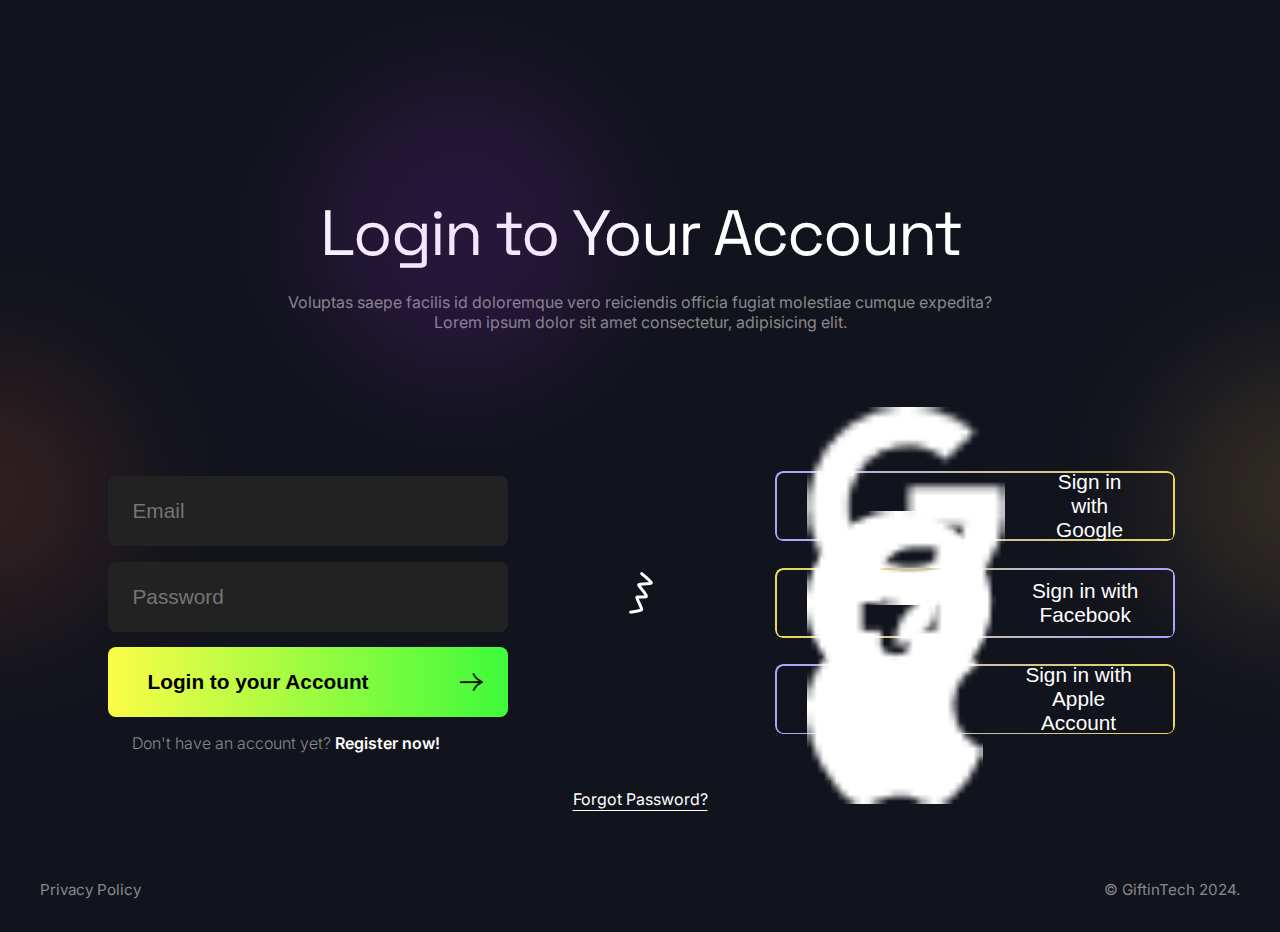
==== commit 72775bcf: "Updating media queria for desktop.html" ====
--- a/index.html
+++ b/index.html
@@ -34,7 +34,8 @@
                 pattern="(?=.*\d)(?=.*[a-z])(?=.*[A-Z]).{8,}"
                 class="fields-input">
                 <button 
-                type="submit" class="fields-btn"><a href="desktop.html">Login to your Account </a><img src="img/arrow.png" alt="An arrow symbol" class="arrow"></button>
+                type="submit" class="fields-btn"><a href="desktop.html">Login to your Account<img src="img/arrow.png" alt="An arrow symbol" class="arrow"></a>
+                </button>
                 <span id="reg-acct">
                     Don't have an account yet? <a href="#" class="bold">Register now!</a>
                 </span>
--- a/style.css
+++ b/style.css
@@ -44,7 +44,7 @@
 
 img {
     display: block;
-    max-width: 100%;
+    width: 100%;
     height: auto;
 }
 
@@ -138,14 +138,15 @@
 }
 
 .fields-btn {
-    display: flex;
-    justify-content: space-between;
     padding-left: 40px;
     font-weight: bold;
     background: linear-gradient(to left, #3EFB3A, #FBFC47);
 }
 
 .fields-btn a {
+    display: flex;
+    justify-content: space-between;
+    align-items: center;
     text-decoration: none;
     color: #000;
 }
@@ -282,12 +283,13 @@
     position: fixed;
     top: 0;
     left: 0;
-    z-index: 1;
+    z-index: 2;
     width: 100%;
     display: flex;
     justify-content: flex-start;
     gap: 7rem;
-    padding: 10px 1rem 0;
+    padding: 1rem;
+    margin-top: -2px;
 }
 
 .hideOnMobile {
@@ -311,16 +313,16 @@
     align-items: center;
 }
 
-.menu-btn, .hide-sidebar {
-    padding-bottom: 5px;
-    transform: translateX(45px);
+.menu-btn {
+    transform: translateX(80px);
 }
 
 .hide-sidebar {
-    position: fixed;
-    top: 0;
-    right: 2rem;
-    padding-top: 8px;
+    display: none;
+    position: relative;
+    top: -3.3rem;
+    left: 22rem;
+    padding: 1rem 0;
 }
 
 .menu-btn.visible, .hide-sidebar.visible {
@@ -332,24 +334,22 @@
 }
 
 .sidebar {
-    margin-top: 36px;
     position: fixed;
-    top: 0;
-    right: 0;
-    padding: 15px 0;
-    height: 100%;
-    width: 60%;
+    top: 3rem;
+    left: 0;
+    height: 40%;
+    width: 50%;
     z-index: 999;
-    background-color: #fff;
-    display: flex;
-    flex-direction: column;
-    align-items: flex-start;
+    backdrop-filter: blur(10px);
     display: none;
     transition: transform 0.3s ease-in-out;
 }
 
 .sidebar.visible {
     display: flex;
+    flex-direction: column;
+    justify-content: space-evenly;
+    align-items: flex-start;
 }
 
 .hidden {
@@ -358,13 +358,16 @@
 
 .sidebar a {
     text-transform: uppercase;
-    font-size: 0.6rem;
-    padding: 15px;
+    font-size: 0.8rem;
+    padding: 1.5rem;
     font-weight: bold;
+    color: var(--FC);
+    margin-top: -50px;
+    margin-bottom: 50px;
 }
 
 .sidebar a:is(:hover, :focus) {
-    color: rgb(119, 117, 117);
+    color: rgb(224, 212, 212);
     transform: scale(1.3); /* Add slight zoom effect */
     transition: transform 0.3s ease, fill 0.2s ease;
 }
@@ -387,7 +390,7 @@
 
 .intro-section {
     display: flex;
-    flex-flow: column wrap;
+    flex-direction: column;
     justify-content: space-between;
     gap: 10px;
     transform: translateY(300px);
@@ -440,7 +443,11 @@
     font: 16px 'Inter', sans-serif;
     font-weight: 500;
     line-height: 21.78px;
+}
+
+.intro-section a {
     color: rgba(47, 47, 47, 1);
+    text-decoration: none;
 }
 
 .intro-section p:last-child {
@@ -487,16 +494,17 @@
 
 .logos {
     width: 922px;
-    height: 127px;
-}
-
-/* I stopped here */
+    height: auto;
+    padding: 0 1rem;
+}
+
 .results-subscription-section, .scnd-results-subscription-section {
     margin: 100px auto 0;
+    padding: 0 1rem;
     display: flex;
     flex-flow: column wrap;
     justify-content: center;
-    gap: 100px;
+    gap: 70px;
     position: relative;
 }
 
@@ -534,43 +542,40 @@
 
 .brand-services-section {
     margin: 100px auto 0;
-    width: 1096px;
-    height: 586px;
 }
 
 .brand-services-section h2 {
-    font: 40px 'Outfit', sans-serif;
+    font: 2rem 'Outfit', sans-serif;
     font-weight: 600;
-    line-height: 50.4px;
+    line-height: 45px;
     text-align: center;
     margin: 0 auto 71px;
 }
 
-.brand-services-section img:last-child {
-    margin-left: 67px;
+.brand-services-section img {
+    margin-bottom: 50px;
 }
 
 .customers-reviews {
-    margin: 100px -15px 0;
-    padding-right: 100px;
+    margin: 100px auto 0;
+    padding: 0 1rem;
     background-color: rgba(37, 40, 53, 1);
-    min-width: 1440px;
-    min-height: 586px;
+    width: 100%;
+    height: auto;
 }
 
 .customers-reviews h2 {
     padding: 40px 0 30px;
     text-align: center;
     margin: 0 auto;
-    font: 40px 'Outfit', sans-serif;
+    font: 1.6rem 'Outfit', sans-serif;
     font-weight: 600;
-    line-height: 50.4px;
     letter-spacing: 2px;
     color: var(--SCND-ALT-FC);
 }
 
 .customers-reviews p {
-    font: 14px 'Inter', sans-serif;
+    font: 0.8rem 'Inter', sans-serif;
     font-weight: 500;
     line-height: 16.94px;
     text-align: center;
@@ -579,22 +584,26 @@
 }
 
 .img-container {
-   /*  display: flex;
-    flex-flow: row wrap;
+    display: flex;
+    flex-direction: row;
     justify-content: center;
-    gap: 30px; */
-    display: grid;
+    gap: 30px;
+    overflow-x: scroll;
+    width: 360px;
+    margin-left: -15px;
+    padding: 1rem 2rem 2rem 8.5rem;
+   /*  display: grid;
     grid-template-columns: repeat(3, 315px);
     justify-self: center;
-    gap: 30px;
+    gap: 30px; */ /* Do this for desktop view */
 }
 
 .subscription-plans h2 {
     padding: 50px 0 0;
-    font: 40px 'Outfit', sans-serif;
+    font: 2rem 'Outfit', sans-serif;
     font-weight: 600;
     text-align: center;
-    line-height: 50.4px;
+    line-height: 50px;
     color: var(--SCND-ALT-FC);
 }
 
@@ -609,23 +618,24 @@
 
 .packages-container {
     display: flex;
+    flex-flow: column wrap;
     justify-content: center;
     align-items: center;
-    gap: 33px;
+    gap: 50px;
 }
 
 .plan {
     border: none;
     border-radius: 30px;
     background-color: rgba(37, 40, 53, 1);
-    padding: 20px;
-    width: 276px;
-    height: 475px;
+    padding: 35px 20px 30px;
+    width: 330px;
+    height: auto;
     box-shadow: 0 0 10px 5px rgba(255, 255, 255, 0.1);
 }
 
 .plan h3 {
-    font: 16px 'Inter', sans-serif;
+    font: 1.2rem 'Inter', sans-serif;
     font-weight: 500;
     line-height: 19.36px;
     padding-bottom: 2px;
@@ -710,46 +720,46 @@
 }
 
 .free-trial {
-    width: 1022px;
-    height: 134px;
+    width: 100%;
+    height: auto;
     margin: 90px auto 0;
     border: none;
     border-radius: 13px;
     background: linear-gradient(to right, rgba(251, 252, 71, 1), rgba(62, 251, 58, 1));
     display: flex;
-    justify-content: space-around;
+    flex-flow: column wrap;
+    justify-content: center;
     align-items: center;
 }
 
 .free-trial h3 {
-    font: 30px 'Outfit', sans-serif;
+    font: 1.2rem 'Outfit', sans-serif;
     font-weight: 600;
-    line-height: 37.8px;
     color: rgba(41, 41, 41, 1);
+    padding: 1rem 0;
+    text-align: center;
 }
 
 .free-trial p {
     border: 1px solid rgba(103, 103, 103, 1);
-    width: 176px;
-    height: 47px;
+    width: 50%;
+    height: auto;
     background-color: rgba(245, 245, 245, 1);
     text-align: center;
-    padding-top: 15px;
+    padding: 1rem;
     color: rgba(71, 71, 71, 1);
-    font: 14px 'Inter', sans-serif;
+    font: 0.8rem 'Inter', sans-serif;
     font-weight: 500;
-    line-height: 16.94px;
-}
-
-.brand-links nav{
-    display: flex;
-    justify-content: space-around;
-    align-items: center;
-    gap: 200px;
-    margin: 30px auto 0;
-    width: 1090px;
-    height: 200px;
-    padding: 70px 0 50px;
+    margin: 1rem auto;
+}
+
+.brand-links {
+    columns: 2;
+    margin: 5rem 0;
+}
+
+.brand-links ul {
+    margin-bottom: 1.2rem;
 }
 
 .brand-links li {
@@ -759,7 +769,7 @@
 
 .brand-links li:first-child {
     color: rgba(220, 220, 220, 1);
-    font: 14.9px 'Inter', sans-serif;
+    font: 1.2rem 'Inter', sans-serif;
     font-weight: 700;
     line-height: 18.04px;
 }
@@ -767,9 +777,8 @@
 .brand-links a {
     text-decoration: none;
     color: rgba(190, 190, 190, 1);
-    font: 13.84px 'Inter', sans-serif;
+    font: 0.8rem 'Inter', sans-serif;
     font-weight: 500;
-    line-height: 16.75px;
 }
 
 /* Mobile M */
@@ -830,6 +839,18 @@
         width: 400px;
         height: 60px;
     }
+
+    .menu-btn {
+        transform: translateX(110px);
+    }
+
+    .hide-sidebar {
+        left: 24rem;
+    }
+
+    .plan {
+        width: 370px;
+    }
 }
 
 @media (min-width: 480px) {
@@ -840,6 +861,18 @@
 
     .signin-google, .signin-apple, .signin-facebook {
         height: 65px;
+    }
+
+    .menu-btn {
+        transform: translateX(150px);
+    }
+
+    .hide-sidebar {
+        left: 27rem;
+    }
+
+    .plan {
+        width: 420px;
     }
 }
 
@@ -903,8 +936,81 @@
     .links {
         font-size: 0.75rem;
     }
-}
-
+
+    .menu-btn {
+        display: none;
+    }
+
+    .hideOnMobile {
+        display: flex !important;
+    }
+
+    .desktop-header {
+        padding-left: 2rem;
+    }
+
+    .desktop-header .hideOnMobile-li {
+        display: flex;
+        justify-content: space-evenly;
+        align-items: center;
+    }
+
+    .brand-img {
+        width: 200px;
+        margin-right: 1rem;
+    }
+
+    .desktop-header a {
+        color: var(--FC);
+        text-decoration: none;
+    }
+
+    .desktop-header li {
+        font-size: 0.7rem;
+        padding-right: 0.8rem;
+    }
+
+    .desktop-header li:nth-child(6) {
+        margin-right: 5rem;
+    }
+
+    .desktop-header div {
+        border-radius: 10px;
+        border: 1px solid rgba(103, 103, 103, 1);
+        font: 14px 'Inter', sans-serif;
+        font-weight: 500;
+        height: 41px;
+        background-color: var(--BGCOLOR);
+        padding: 10px 1rem;
+        color: var(--FC);
+        min-width: 85px; 
+        margin-right: -0.25rem;
+    }
+
+    .desktop-header li:last-child div {
+        padding-left: 1.5rem;
+        min-width: 116px;
+        background: linear-gradient(to left, #3EFB3A, #FBFC47);
+    }
+
+    .desktop-header li:last-child a {
+        color: #000;
+    }
+
+    .intro-section {
+        flex-flow: row wrap;
+        margin-top: 20px;
+    }
+    
+    .ai-img {
+        width: 333px;
+        height: 310px;
+        border: none;
+        border-radius: 10px;
+        box-shadow: 0 0 10px 5px rgba(255, 255, 255, 0.1);
+    }
+    
+}
 
 /* Laptop */
 @media (min-width: 1024px) {
@@ -981,12 +1087,24 @@
         font-size: 0.95rem;
         padding-bottom: 0;
     }
+
+    .brand-img {
+        width: 220px;
+    }
+
+    .desktop-header li:nth-child(6) {
+        margin-right: 14.5rem;
+    }
+
+    .desktop-header div {
+        margin-right: 0.25rem;
+    }
 }
 
 /* Laptop L*/
 @media (min-width: 1440px) {
     body {
-        padding: 0 5rem 0;
+        padding: 0 4rem 0;
     }
 
     .ellipse-1 {
@@ -1020,7 +1138,7 @@
     }
 
     .fields-and-socials-flex {
-        padding: 0 2.5rem;
+        padding: 0 2rem;
         gap: 5rem;
     }
 
@@ -1071,13 +1189,40 @@
         font-size: 1rem;
         padding-bottom: 0.5rem;
     }
+
+    .brand-img {
+        width: 450px;
+    }
+
+    .desktop-header li {
+        font-size: 1.2rem;
+        padding-right: 2.5rem;
+    }
+
+    .desktop-header li:nth-child(6) {
+        margin-right: 10rem;
+    }
+
+    .desktop-header div {
+        margin-right: -25px;
+    }
+
+    .desktop-header li:last-child div {
+        padding-left: 1.5rem;
+        min-width: 116px;
+        background: linear-gradient(to left, #3EFB3A, #FBFC47);
+    }
+
+    .desktop-header li:last-child a {
+        color: #000;
+    }
 }
 
 
 /* 4K Screen */
 @media (min-width: 2560px) {
     body {
-        padding: 0 8rem 0 15rem;
+        padding: 0 8rem;
     }
 
     .ellipse-1 {
@@ -1163,12 +1308,45 @@
         padding: 3rem 0;
         font-size: 1.8rem;
     }
-}
-
-
-
-
-
-
-
-
+
+    .desktop-header {
+        padding: 3rem 6rem;
+    }
+
+    .brand-img {
+        width: 500px;
+        margin-right: 4rem;
+    }
+
+    .desktop-header li {
+        font-size: 2.5rem;
+        padding-right: 3rem;
+    }
+
+    .desktop-header li:nth-child(6) {
+        margin-right: 5rem;
+    }
+
+    .desktop-header div {
+        border-radius: 10px;
+        border: 1px solid rgba(103, 103, 103, 1);
+        font: 14px 'Inter', sans-serif;
+        font-weight: 500;
+        height: 41px;
+        background-color: var(--BGCOLOR);
+        padding: 10px 1rem;
+        color: var(--FC);
+        min-width: 150px; 
+        margin-right: -0.25rem;
+    }
+}
+
+/*  I stopped at 4k responsiveness for Intro-section */
+
+
+
+
+
+
+
+
